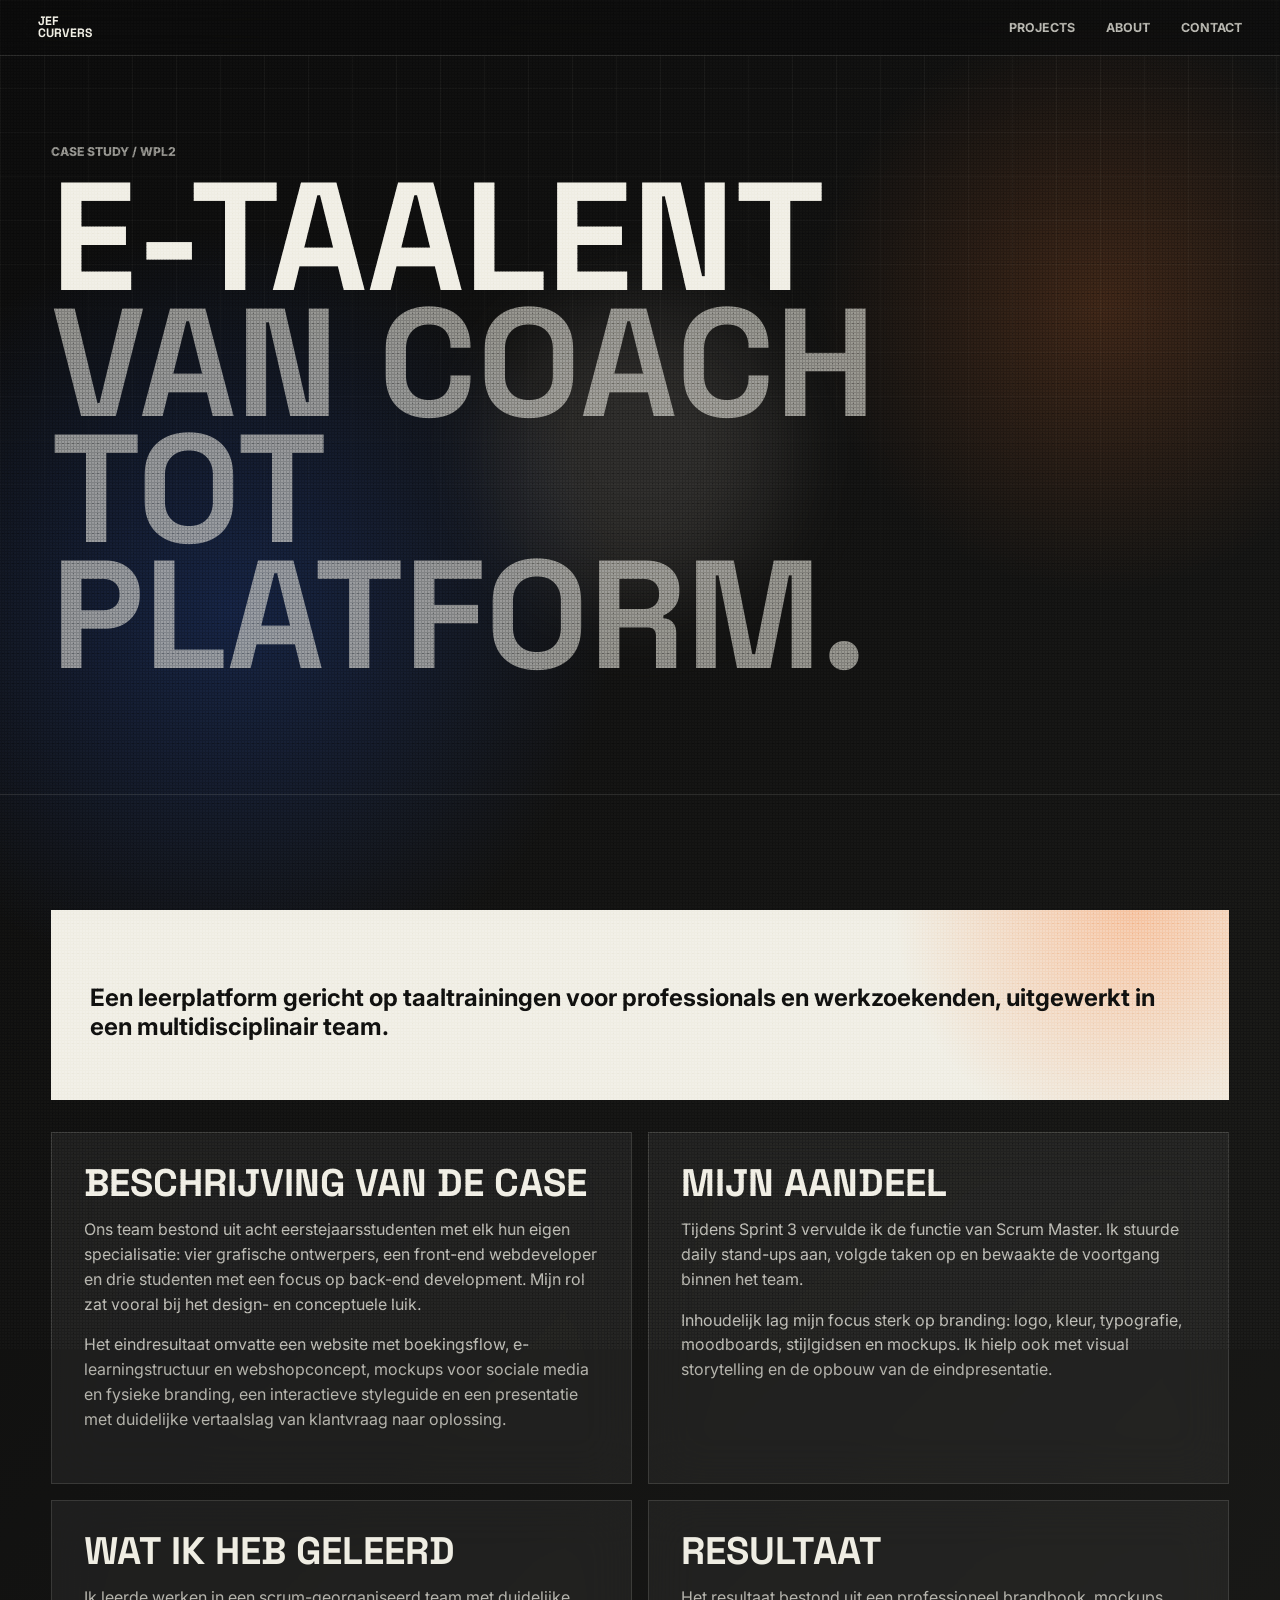
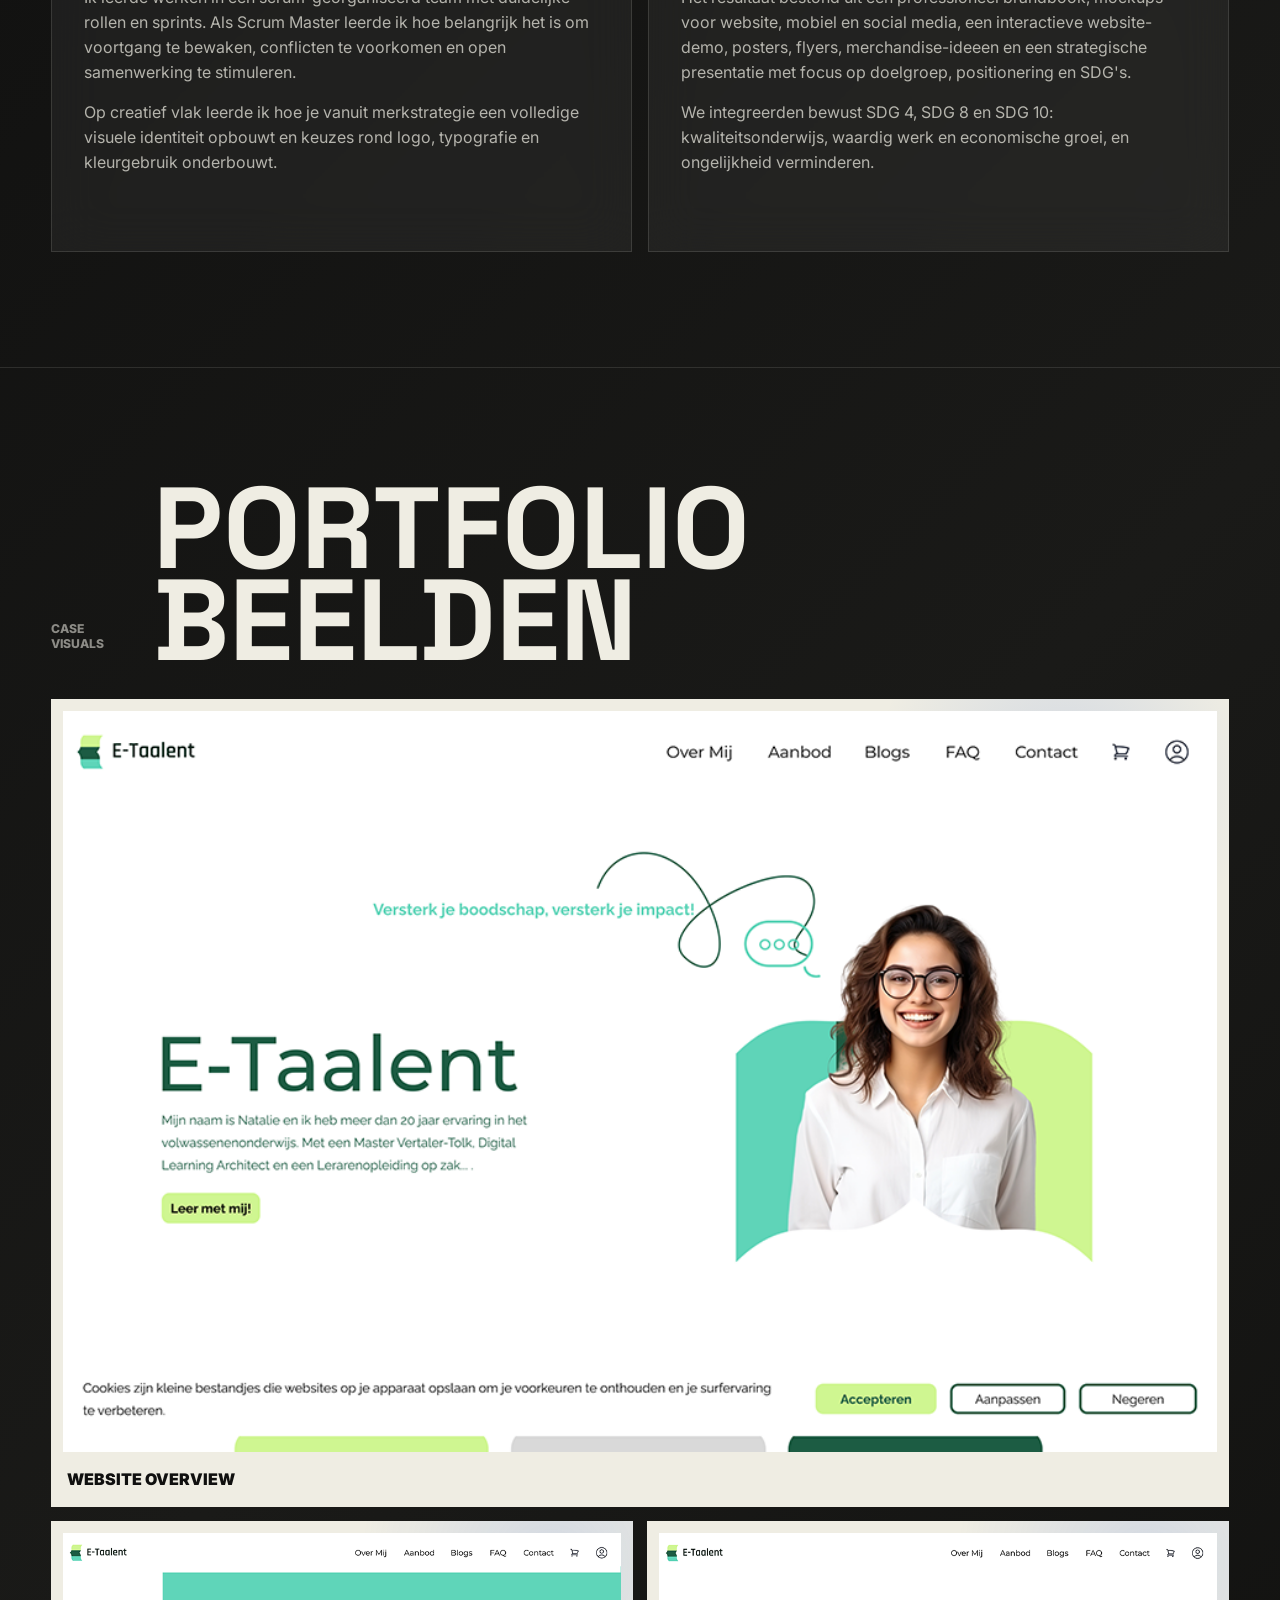
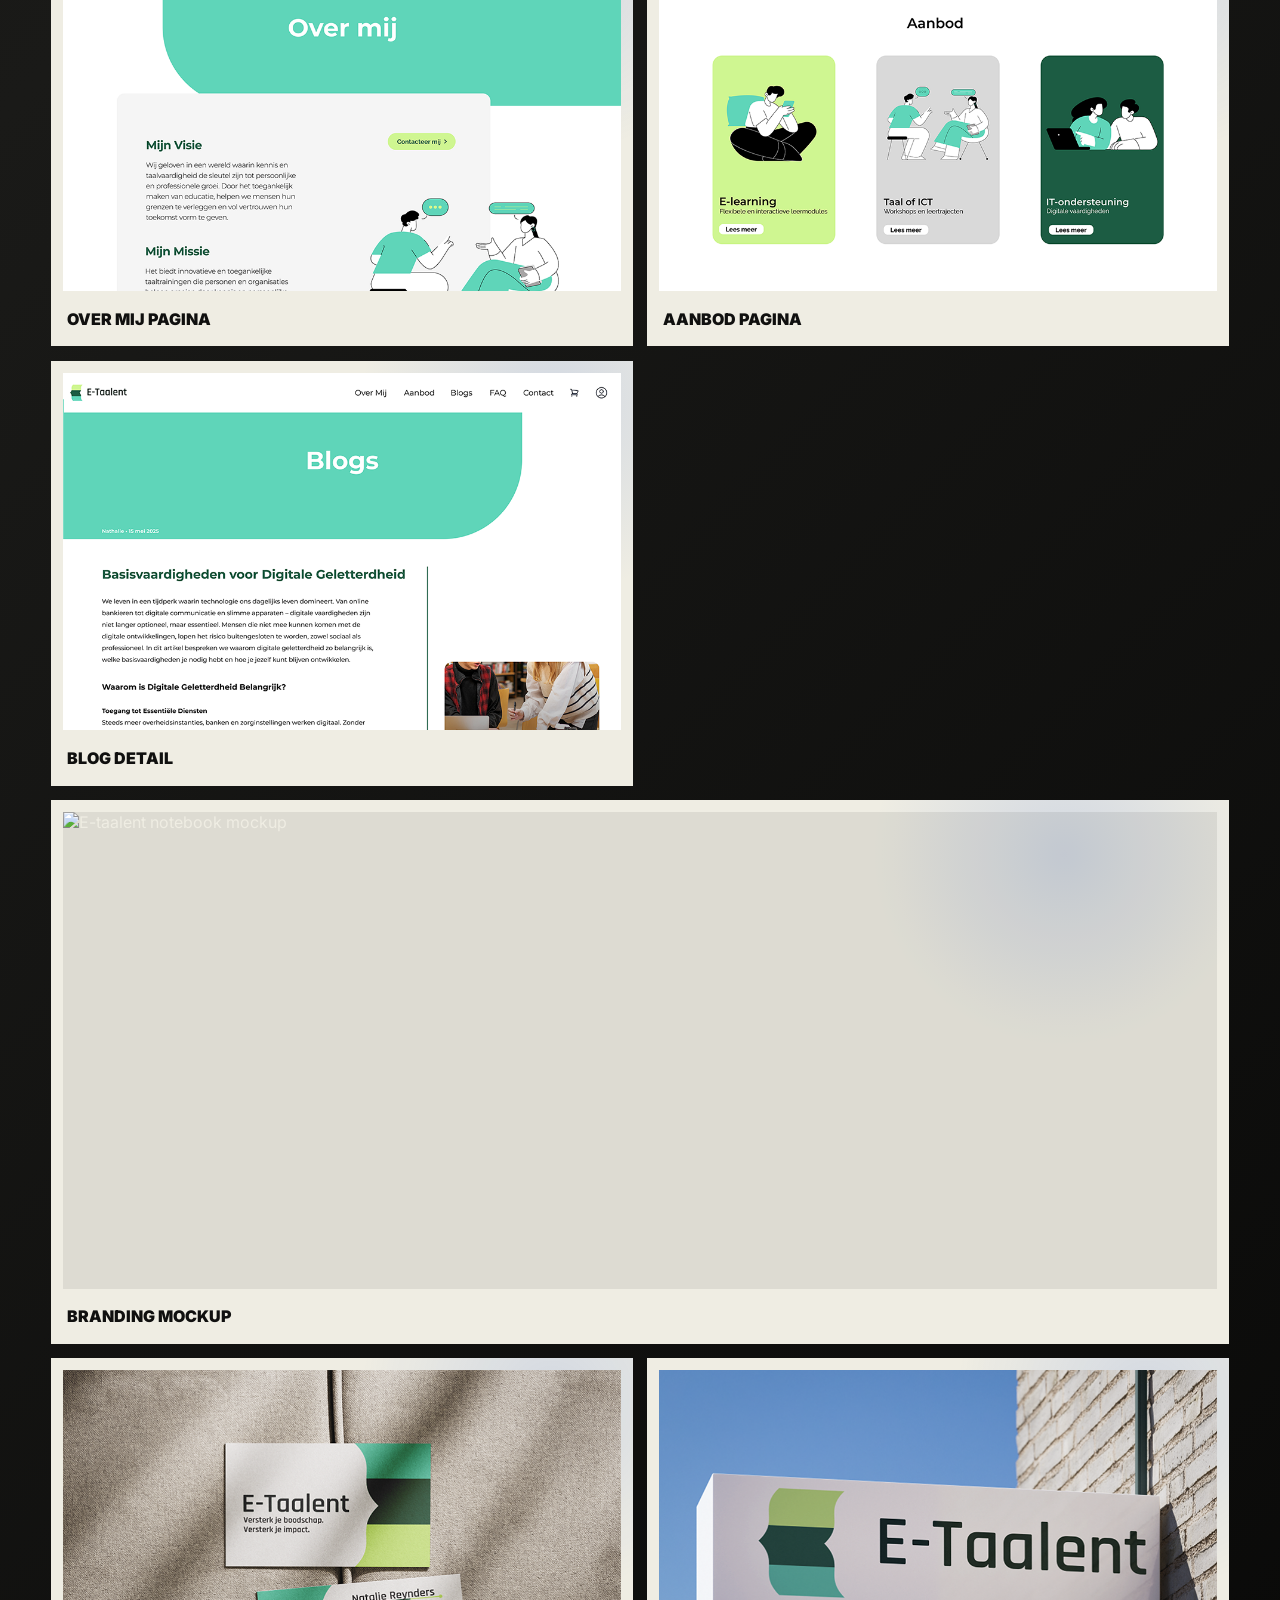
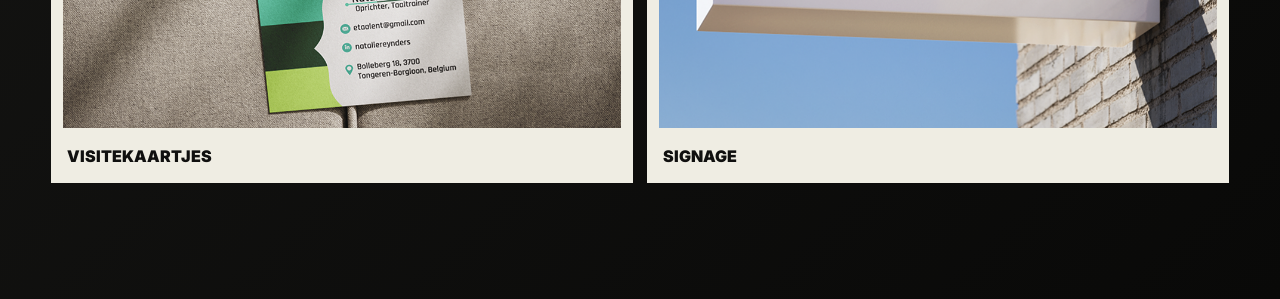
==== wpl2.html @ 7695015a "portfolio" ====
<!doctype html>
<html lang="nl">
  <head>
    <meta charset="UTF-8" />
    <meta name="viewport" content="width=device-width, initial-scale=1.0" />
    <title>WPL2 E-taalent - Jef Curvers</title>
    <link rel="preconnect" href="https://fonts.googleapis.com" />
    <link rel="preconnect" href="https://fonts.gstatic.com" crossorigin />
    <link
      href="https://fonts.googleapis.com/css2?family=Inter:wght@400;500;600;800;900&family=Space+Grotesk:wght@500;700&display=swap"
      rel="stylesheet"
    />
    <link rel="stylesheet" href="styles.css" />
  </head>
  <body>
    <div class="grain" aria-hidden="true"></div>
    <div class="cursor-fog" aria-hidden="true"></div>

    <header class="site-header">
      <a class="brand" href="index.html" aria-label="Jef Curvers home">
        <span>JEF</span>
        <span>CURVERS</span>
      </a>
      <nav class="nav" aria-label="Case navigation">
        <a href="index.html#work">Projects</a>
        <a href="index.html#about">About</a>
        <a href="index.html#contact">Contact</a>
      </nav>
    </header>

    <main>
      <section class="case-hero section-band">
        <p class="eyebrow">Case study / WPL2</p>
        <h1>
          E-taalent
          <span>van coach tot platform.</span>
        </h1>
      </section>

      <section class="case section-band" aria-labelledby="wpl2-title">
        <div class="case-intro">
          <p class="section-kicker">Context</p>
          <h2 id="wpl2-title">
            Een leerplatform gericht op taaltrainingen voor professionals en werkzoekenden,
            uitgewerkt in een multidisciplinair team.
          </h2>
        </div>

        <div class="case-grid">
          <article>
            <h3>Beschrijving van de case</h3>
            <p>
              Ons team bestond uit acht eerstejaarsstudenten met elk hun eigen specialisatie:
              vier grafische ontwerpers, een front-end webdeveloper en drie studenten met een
              focus op back-end development. Mijn rol zat vooral bij het design- en conceptuele
              luik.
            </p>
            <p>
              Het eindresultaat omvatte een website met boekingsflow, e-learningstructuur en
              webshopconcept, mockups voor sociale media en fysieke branding, een interactieve
              styleguide en een presentatie met duidelijke vertaalslag van klantvraag naar oplossing.
            </p>
          </article>

          <article>
            <h3>Mijn aandeel</h3>
            <p>
              Tijdens Sprint 3 vervulde ik de functie van Scrum Master. Ik stuurde daily stand-ups
              aan, volgde taken op en bewaakte de voortgang binnen het team.
            </p>
            <p>
              Inhoudelijk lag mijn focus sterk op branding: logo, kleur, typografie, moodboards,
              stijlgidsen en mockups. Ik hielp ook met visual storytelling en de opbouw van de
              eindpresentatie.
            </p>
          </article>

          <article>
            <h3>Wat ik heb geleerd</h3>
            <p>
              Ik leerde werken in een scrum-georganiseerd team met duidelijke rollen en sprints.
              Als Scrum Master leerde ik hoe belangrijk het is om voortgang te bewaken, conflicten
              te voorkomen en open samenwerking te stimuleren.
            </p>
            <p>
              Op creatief vlak leerde ik hoe je vanuit merkstrategie een volledige visuele identiteit
              opbouwt en keuzes rond logo, typografie en kleurgebruik onderbouwt.
            </p>
          </article>

          <article>
            <h3>Resultaat</h3>
            <p>
              Het resultaat bestond uit een professioneel brandbook, mockups voor website, mobiel
              en social media, een interactieve website-demo, posters, flyers, merchandise-ideeen
              en een strategische presentatie met focus op doelgroep, positionering en SDG's.
            </p>
            <p>
              We integreerden bewust SDG 4, SDG 8 en SDG 10: kwaliteitsonderwijs, waardig werk en
              economische groei, en ongelijkheid verminderen.
            </p>
          </article>
        </div>
      </section>

      <section class="visual-links section-band" aria-labelledby="visuals-title">
        <div class="section-heading">
          <p class="section-kicker">Case visuals</p>
          <h2 id="visuals-title">Portfolio beelden</h2>
        </div>
        <div class="visual-list">
          <figure class="visual-card featured">
            <img src="assets/wpl2/website-home.png" alt="E-taalent homepage ontwerp" />
            <figcaption>Website overview</figcaption>
          </figure>
          <figure class="visual-card">
            <img src="assets/wpl2/website-about.png" alt="E-taalent over mij pagina" />
            <figcaption>Over mij pagina</figcaption>
          </figure>
          <figure class="visual-card">
            <img src="assets/wpl2/website-offer.png" alt="E-taalent aanbod pagina" />
            <figcaption>Aanbod pagina</figcaption>
          </figure>
          <figure class="visual-card">
            <img src="assets/wpl2/website-blog-detail.png" alt="E-taalent blog detail pagina" />
            <figcaption>Blog detail</figcaption>
          </figure>
          <figure class="visual-card featured">
            <img src="assets/wpl2/mockup-notebook.png" alt="E-taalent notebook mockup" />
            <figcaption>Branding mockup</figcaption>
          </figure>
          <figure class="visual-card">
            <img src="assets/wpl2/mockup-business-cards.png" alt="E-taalent business card mockup" />
            <figcaption>Visitekaartjes</figcaption>
          </figure>
          <figure class="visual-card">
            <img src="assets/wpl2/mockup-sign.png" alt="E-taalent gevelbord mockup" />
            <figcaption>Signage</figcaption>
          </figure>
        </div>
      </section>
    </main>

    <script src="script.js"></script>
  </body>
</html>
---- styles.css ----
:root {
  --ink: #10100f;
  --paper: #efede3;
  --fog: #cfd7ce;
  --ash: #302f2c;
  --electric: #245bdb;
  --acid: #e5d02f;
  --orange: #ff7a2d;
  --muted: #a5a397;
}

* {
  box-sizing: border-box;
}

html {
  scroll-behavior: smooth;
}

body {
  margin: 0;
  min-height: 100vh;
  color: var(--paper);
  background:
    radial-gradient(circle at 18% 12%, rgba(36, 91, 219, 0.22), transparent 24rem),
    radial-gradient(circle at 86% 6%, rgba(255, 122, 45, 0.16), transparent 18rem),
    linear-gradient(135deg, #0b0b0b 0%, #1a1a18 52%, #090908 100%);
  font-family: Inter, system-ui, sans-serif;
  overflow-x: hidden;
}

body::before {
  content: "";
  position: fixed;
  inset: 0;
  z-index: -3;
  background:
    linear-gradient(90deg, rgba(239, 237, 227, 0.045) 1px, transparent 1px),
    linear-gradient(rgba(239, 237, 227, 0.035) 1px, transparent 1px);
  background-size: 44px 44px;
  mask-image: linear-gradient(to bottom, black, transparent 82%);
}

a {
  color: inherit;
  text-decoration: none;
}

.grain {
  position: fixed;
  inset: -50%;
  z-index: 20;
  pointer-events: none;
  opacity: 0.28;
  mix-blend-mode: overlay;
  background-image:
    radial-gradient(circle at 30% 40%, rgba(255, 255, 255, 0.7) 0 1px, transparent 1px),
    radial-gradient(circle at 60% 70%, rgba(0, 0, 0, 0.9) 0 1px, transparent 1px);
  background-size: 3px 3px, 5px 5px;
  animation: grain-shift 0.9s steps(2) infinite;
}

.cursor-fog {
  position: fixed;
  width: 18rem;
  aspect-ratio: 1;
  left: var(--mouse-x, 50vw);
  top: var(--mouse-y, 50vh);
  z-index: -1;
  pointer-events: none;
  border-radius: 50%;
  transform: translate(-50%, -50%);
  background: rgba(239, 237, 227, 0.11);
  filter: blur(46px);
}

.site-header {
  position: fixed;
  top: 0;
  left: 0;
  right: 0;
  z-index: 10;
  display: flex;
  align-items: center;
  justify-content: space-between;
  padding: 1rem clamp(1rem, 3vw, 2.5rem);
  color: var(--paper);
  backdrop-filter: blur(18px);
  background: rgba(11, 11, 11, 0.48);
  border-bottom: 1px solid rgba(239, 237, 227, 0.12);
}

.brand {
  display: grid;
  gap: 0.05rem;
  font-family: "Space Grotesk", Inter, sans-serif;
  font-size: 0.76rem;
  font-weight: 700;
  letter-spacing: 0;
  line-height: 0.9;
}

.nav {
  display: flex;
  gap: clamp(0.9rem, 2.4vw, 2rem);
  color: rgba(239, 237, 227, 0.72);
  font-size: 0.78rem;
  font-weight: 700;
  text-transform: uppercase;
}

.nav a {
  transition: color 180ms ease;
}

.nav a:hover {
  color: var(--paper);
}

.section-band {
  width: min(100%, 1440px);
  margin: 0 auto;
  padding: clamp(4rem, 9vw, 8rem) clamp(1rem, 4vw, 4rem);
}

.hero {
  min-height: 100vh;
  display: grid;
  grid-template-columns: minmax(0, 1fr) minmax(20rem, 31rem);
  gap: clamp(1.5rem, 4vw, 4rem);
  align-items: center;
  padding-top: 7rem;
}

.hero-copy {
  min-width: 0;
  position: relative;
  z-index: 1;
}

.eyebrow,
.section-kicker {
  margin: 0 0 1rem;
  color: rgba(239, 237, 227, 0.55);
  font-size: 0.76rem;
  font-weight: 800;
  text-transform: uppercase;
}

.hero h1 {
  margin: 0;
  max-width: 8.5ch;
  font-family: "Space Grotesk", Inter, sans-serif;
  font-size: clamp(4.4rem, 10vw, 8.8rem);
  line-height: 0.82;
  letter-spacing: 0;
  text-transform: uppercase;
}

.hero h1 span {
  display: block;
  color: rgba(239, 237, 227, 0.5);
  filter: blur(0.5px);
}

.hero-card {
  position: relative;
  width: min(100%, 31rem);
  justify-self: end;
  min-height: clamp(28rem, 62vh, 46rem);
  overflow: hidden;
  border: 1px solid rgba(239, 237, 227, 0.14);
  background:
    linear-gradient(180deg, rgba(239, 237, 227, 0.1), transparent),
    #242321;
  box-shadow: 0 2rem 7rem rgba(0, 0, 0, 0.5);
}

.hero-card::before,
.hero-card::after {
  content: "";
  position: absolute;
  inset: 7%;
  border: 1px solid rgba(239, 237, 227, 0.18);
}

.hero-card::after {
  inset: auto 10% 11% 10%;
  height: 18%;
  filter: blur(10px);
  border-color: rgba(36, 91, 219, 0.45);
}

.scanline {
  position: absolute;
  inset: 0;
  background: repeating-linear-gradient(
    180deg,
    transparent 0 13px,
    rgba(239, 237, 227, 0.05) 14px,
    transparent 16px
  );
  opacity: 0.6;
}

.portrait-card {
  display: grid;
  place-items: center;
  transform-style: preserve-3d;
  transition:
    transform 180ms ease,
    border-color 180ms ease,
    box-shadow 180ms ease;
}

.portrait-card:hover {
  border-color: rgba(239, 237, 227, 0.32);
  box-shadow: 0 2rem 7rem rgba(0, 0, 0, 0.58), 0 0 3rem rgba(36, 91, 219, 0.18);
}

.portrait-glow {
  position: absolute;
  inset: 8%;
  display: block;
  border-radius: 48% 52% 40% 60% / 42% 46% 54% 58%;
  background:
    radial-gradient(circle at 44% 25%, rgba(239, 237, 227, 0.32), transparent 21%),
    radial-gradient(circle at 38% 58%, rgba(36, 91, 219, 0.26), transparent 33%),
    radial-gradient(circle at 72% 68%, rgba(255, 122, 45, 0.22), transparent 30%);
  filter: blur(30px) contrast(1.2);
  mix-blend-mode: screen;
}

.hero-portrait {
  position: relative;
  z-index: 1;
  width: 100%;
  height: 100%;
  object-fit: cover;
  object-position: center top;
  filter:
    grayscale(1)
    contrast(1.1)
    blur(0.35px);
  opacity: 0.82;
  mix-blend-mode: luminosity;
  transform: translateZ(2rem) scale(1.03);
  transition:
    transform 180ms ease,
    filter 180ms ease,
    opacity 180ms ease;
}

.portrait-card:hover .hero-portrait {
  filter:
    grayscale(0.25)
    contrast(1.08)
    blur(0.1px);
  opacity: 0.95;
  transform: translateZ(3rem) scale(1.055);
}

.intro {
  padding-top: 1rem;
}

.intro h2,
.about h2,
.contact h2 {
  margin: 0;
  max-width: 980px;
  font-family: "Space Grotesk", Inter, sans-serif;
  font-size: clamp(2rem, 5vw, 5.2rem);
  line-height: 0.96;
  letter-spacing: 0;
}

.section-heading {
  display: flex;
  align-items: end;
  justify-content: space-between;
  gap: 1rem;
  margin-bottom: 2rem;
}

.section-heading h2 {
  margin: 0;
  font-family: "Space Grotesk", Inter, sans-serif;
  font-size: clamp(2.8rem, 9vw, 8rem);
  line-height: 0.8;
  text-transform: uppercase;
}

.project-grid {
  display: grid;
  grid-template-columns: repeat(4, minmax(0, 1fr));
  grid-auto-rows: minmax(18rem, auto);
  gap: 1rem;
}

.project-card {
  display: flex;
  min-height: 28rem;
  flex-direction: column;
  overflow: hidden;
  background: var(--paper);
  color: var(--ink);
}

.project-card.large {
  grid-column: span 2;
}

.project-card.tall {
  min-height: 38rem;
}

.compact-card {
  min-height: 22rem;
}

.compact-media {
  min-height: 13rem;
  max-height: 22rem;
}

.dark-card {
  background: #111;
  color: var(--paper);
}

.yellow-card {
  background: #171513;
  color: var(--acid);
}

.orange-card {
  background: var(--orange);
}

.project-media {
  position: relative;
  flex: 1;
  min-height: 18rem;
  overflow: hidden;
}

.project-media::after {
  content: "";
  position: absolute;
  inset: 0;
  background-image: radial-gradient(rgba(0, 0, 0, 0.45) 1px, transparent 1px);
  background-size: 4px 4px;
  opacity: 0.32;
  mix-blend-mode: multiply;
}

.media-blue {
  background:
    radial-gradient(circle at 35% 33%, rgba(36, 91, 219, 0.95), transparent 18%),
    radial-gradient(circle at 62% 58%, rgba(239, 237, 227, 0.8), transparent 17%),
    #e9e8df;
  filter: contrast(1.08);
}

.soft-shape {
  position: absolute;
  border-radius: 999px;
  filter: blur(24px);
  opacity: 0.9;
}

.shape-one {
  width: 42%;
  aspect-ratio: 0.75;
  left: 20%;
  top: 12%;
  background: var(--electric);
  transform: rotate(28deg);
}

.shape-two {
  width: 34%;
  aspect-ratio: 1;
  right: 18%;
  bottom: 18%;
  background: #10100f;
}

.media-rays {
  background:
    conic-gradient(from 220deg at 50% 100%, #0c0c0b 0 9deg, var(--acid) 9deg 18deg, #0c0c0b 18deg 27deg, var(--acid) 27deg 36deg, #0c0c0b 36deg 45deg, var(--acid) 45deg 54deg, #0c0c0b 54deg 63deg, var(--acid) 63deg 72deg, #0c0c0b 72deg 360deg);
}

.media-portrait {
  background:
    radial-gradient(circle at 50% 34%, #191919 0 18%, transparent 19%),
    radial-gradient(circle at 50% 48%, #101010 0 25%, transparent 26%),
    linear-gradient(135deg, #c9c9c4, #efede3);
  filter: blur(1px) grayscale(1);
}

.face-window {
  position: absolute;
  top: 38%;
  left: 22%;
  right: 22%;
  height: 2.3rem;
  border: 1px solid rgba(239, 237, 227, 0.7);
  background: rgba(239, 237, 227, 0.12);
  backdrop-filter: blur(5px);
}

.media-type {
  display: grid;
  place-items: center;
  background: #f47b32;
}

.media-type span {
  color: rgba(239, 237, 227, 0.6);
  font-family: "Space Grotesk", Inter, sans-serif;
  font-size: clamp(8rem, 18vw, 15rem);
  font-weight: 900;
  line-height: 0.7;
}

.project-info {
  padding: 1rem;
  border-top: 1px solid rgba(16, 16, 15, 0.16);
}

.dark-card .project-info,
.yellow-card .project-info {
  border-color: rgba(239, 237, 227, 0.14);
}

.project-info p,
.project-info h3,
.project-info span {
  margin: 0;
}

.project-info p {
  color: currentColor;
  opacity: 0.56;
  font-size: 0.72rem;
  font-weight: 800;
  text-transform: uppercase;
}

.project-info h3 {
  margin-top: 0.35rem;
  font-family: "Space Grotesk", Inter, sans-serif;
  font-size: clamp(1.8rem, 3vw, 3.2rem);
  line-height: 0.92;
  text-transform: uppercase;
}

.project-info span {
  display: block;
  margin-top: 0.75rem;
  max-width: 18rem;
  opacity: 0.72;
  font-size: 0.9rem;
}

.detailed-grid .project-card.large .project-info span {
  max-width: 36rem;
}

.video-media video,
.image-media img,
.gallery-media img {
  width: 100%;
  height: 100%;
  display: block;
  object-fit: cover;
}

.video-media {
  background: #111;
}

.compact-media video {
  object-fit: contain;
  background: #111;
}

.image-media {
  background: var(--paper);
}

.image-media img {
  object-position: top center;
}

.gallery-media {
  display: grid;
  grid-template-rows: repeat(3, minmax(0, 1fr));
  gap: 0.5rem;
  padding: 0.5rem;
  background: #151514;
}

.gallery-media img {
  min-height: 0;
  filter: saturate(0.8) contrast(1.08);
}

.hubo-card {
  grid-column: span 2;
  background: #e9e6dc;
}

.hubo-media {
  min-height: clamp(18rem, 34vw, 31rem);
  display: grid;
  place-items: center;
  padding: clamp(0.75rem, 2vw, 1.25rem);
  background:
    radial-gradient(circle at 18% 12%, rgba(36, 91, 219, 0.18), transparent 13rem),
    linear-gradient(145deg, #d8d9d0, #f2eee3);
}

.hubo-stage {
  position: relative;
  width: 100%;
  height: 100%;
  min-height: 16rem;
  background: rgba(16, 16, 15, 0.07);
  border: 1px solid rgba(16, 16, 15, 0.12);
  overflow: hidden;
}

.hubo-slide {
  position: absolute;
  inset: 0;
  width: 100%;
  height: 100%;
  object-fit: contain;
  padding: 0.7rem;
  opacity: 0;
  transform: scale(0.985);
  transition:
    opacity 220ms ease,
    transform 220ms ease;
}

.hubo-slide.active {
  opacity: 1;
  transform: scale(1);
}

.slider-controls {
  position: absolute;
  right: 1rem;
  bottom: 1rem;
  z-index: 2;
  display: flex;
  gap: 0.35rem;
  padding: 0.35rem;
  background: rgba(16, 16, 15, 0.72);
  backdrop-filter: blur(14px);
}

.slider-dot {
  width: 2.35rem;
  height: 2rem;
  border: 1px solid rgba(239, 237, 227, 0.22);
  color: rgba(239, 237, 227, 0.68);
  background: transparent;
  font: inherit;
  font-size: 0.68rem;
  font-weight: 900;
  cursor: pointer;
}

.slider-dot.active {
  color: var(--ink);
  background: var(--paper);
}

.wpl2-teaser .project-media {
  min-height: 16rem;
}

.wpl2-teaser .inline-link {
  color: var(--acid);
}

.inline-link {
  display: inline-block;
  width: fit-content;
  margin-top: 1rem;
  padding-bottom: 0.25rem;
  border-bottom: 2px solid currentColor;
  font-size: 0.86rem;
  font-weight: 800;
  text-transform: uppercase;
}

.about {
  display: grid;
  grid-template-columns: minmax(0, 1fr) minmax(16rem, 0.42fr);
  gap: 2rem;
  align-items: stretch;
}

.about-panel {
  padding: clamp(1.3rem, 4vw, 3rem);
  color: var(--ink);
  background:
    radial-gradient(circle at 88% 12%, rgba(36, 91, 219, 0.25), transparent 14rem),
    var(--paper);
}

.about-panel p:last-child {
  max-width: 42rem;
  margin: 2rem 0 0;
  color: rgba(16, 16, 15, 0.72);
  font-size: clamp(1rem, 1.8vw, 1.35rem);
  line-height: 1.5;
}

.about-panel p {
  max-width: 42rem;
  color: rgba(16, 16, 15, 0.72);
  font-size: clamp(1rem, 1.8vw, 1.28rem);
  line-height: 1.5;
}

.skills-strip {
  display: flex;
  flex-direction: column;
  justify-content: space-between;
  gap: 0.75rem;
  padding: 1rem;
  border: 1px solid rgba(239, 237, 227, 0.14);
  background: rgba(239, 237, 227, 0.06);
  backdrop-filter: blur(22px);
}

.skills-strip span {
  display: block;
  padding: 0.9rem 0;
  border-bottom: 1px solid rgba(239, 237, 227, 0.13);
  color: rgba(239, 237, 227, 0.72);
  font-family: "Space Grotesk", Inter, sans-serif;
  font-size: clamp(1.4rem, 3vw, 2.6rem);
  text-transform: uppercase;
}

.skills-strip span:last-child {
  border-bottom: 0;
}

.contact {
  min-height: 55vh;
  display: flex;
  flex-direction: column;
  align-items: center;
  justify-content: center;
  text-align: center;
  border-top: 1px solid rgba(239, 237, 227, 0.12);
}

.contact-link {
  width: fit-content;
  margin-top: 2rem;
  padding-bottom: 0.35rem;
  border-bottom: 2px solid var(--orange);
  color: var(--paper);
  font-family: "Space Grotesk", Inter, sans-serif;
  font-size: clamp(1.4rem, 3vw, 3rem);
}

.case,
.resources {
  border-top: 1px solid rgba(239, 237, 227, 0.12);
}

.case-hero {
  min-height: 72vh;
  display: grid;
  align-content: end;
  padding-top: 9rem;
}

.case-hero h1 {
  max-width: 11ch;
  margin: 0;
  font-family: "Space Grotesk", Inter, sans-serif;
  font-size: clamp(4rem, 12vw, 11rem);
  line-height: 0.82;
  text-transform: uppercase;
}

.case-hero h1 span {
  display: block;
  color: rgba(239, 237, 227, 0.5);
  filter: blur(0.45px);
}

.case-hero p:last-child {
  max-width: 42rem;
  margin: 1.5rem 0 0;
  color: rgba(239, 237, 227, 0.72);
  font-size: clamp(1rem, 2vw, 1.35rem);
  line-height: 1.45;
}

.case-intro {
  margin-bottom: 2rem;
  padding: clamp(1.2rem, 3vw, 2.4rem);
  color: var(--ink);
  background:
    radial-gradient(circle at 92% 0%, rgba(255, 122, 45, 0.38), transparent 15rem),
    var(--paper);
}

.case-intro h3 {
  max-width: 980px;
  margin: 0;
  font-family: "Space Grotesk", Inter, sans-serif;
  font-size: clamp(2rem, 4.6vw, 4.6rem);
  line-height: 0.96;
  letter-spacing: 0;
}

.case-grid {
  display: grid;
  grid-template-columns: repeat(2, minmax(0, 1fr));
  gap: 1rem;
}

.case-grid article {
  min-height: 22rem;
  padding: clamp(1rem, 2.5vw, 2rem);
  border: 1px solid rgba(239, 237, 227, 0.13);
  background: rgba(239, 237, 227, 0.06);
  backdrop-filter: blur(24px);
}

.case-grid h3 {
  margin: 0 0 1rem;
  font-family: "Space Grotesk", Inter, sans-serif;
  font-size: clamp(1.6rem, 3vw, 3rem);
  line-height: 0.95;
  text-transform: uppercase;
}

.case-grid p {
  margin: 0 0 1rem;
  color: rgba(239, 237, 227, 0.72);
  line-height: 1.55;
}

.resource-list {
  display: grid;
  grid-template-columns: repeat(4, minmax(0, 1fr));
  gap: 0.75rem;
}

.resource-list a {
  min-height: 9rem;
  display: flex;
  align-items: end;
  padding: 1rem;
  color: var(--ink);
  background: var(--paper);
  font-weight: 800;
  text-transform: uppercase;
  transition:
    transform 180ms ease,
    background 180ms ease;
}

.resource-list a:hover {
  transform: translateY(-4px);
  background: var(--acid);
}

.visual-links {
  border-top: 1px solid rgba(239, 237, 227, 0.12);
}

.visual-list {
  display: grid;
  grid-template-columns: repeat(2, minmax(0, 1fr));
  gap: 0.9rem;
}

.visual-card {
  min-height: 24rem;
  margin: 0;
  display: grid;
  grid-template-rows: minmax(0, 1fr) auto;
  gap: 0.75rem;
  align-items: stretch;
  padding: 0.75rem;
  background:
    radial-gradient(circle at 86% 10%, rgba(36, 91, 219, 0.14), transparent 12rem),
    var(--paper);
}

.visual-card.featured {
  grid-column: span 2;
  min-height: 34rem;
}

.visual-card img {
  width: 100%;
  height: 100%;
  min-height: 18rem;
  object-fit: contain;
  background: rgba(16, 16, 15, 0.08);
}

.visual-card figcaption {
  display: block;
  padding: 0.35rem 0.25rem;
  color: var(--ink);
  font-weight: 900;
  text-transform: uppercase;
}

.contact-form {
  width: min(100%, 720px);
  display: grid;
  gap: 0.85rem;
  margin-top: 2rem;
  text-align: left;
}

.contact-form label {
  color: rgba(239, 237, 227, 0.62);
  font-size: 0.76rem;
  font-weight: 800;
  text-transform: uppercase;
}

.contact-form input,
.contact-form textarea {
  width: 100%;
  border: 1px solid rgba(239, 237, 227, 0.18);
  border-radius: 0;
  padding: 0.95rem 1rem;
  color: var(--paper);
  background: rgba(239, 237, 227, 0.06);
  font: inherit;
  outline: none;
}

.contact-form textarea {
  resize: none;
}

.contact-form input:focus,
.contact-form textarea:focus {
  border-color: var(--orange);
}

.contact-form button {
  width: fit-content;
  border: 0;
  padding: 0.9rem 1.25rem;
  color: var(--ink);
  background: var(--paper);
  font: inherit;
  font-weight: 900;
  text-transform: uppercase;
  cursor: pointer;
}

.form-message,
.footer-line {
  color: rgba(239, 237, 227, 0.58);
}

.footer-line {
  margin-top: 3rem;
}

@keyframes grain-shift {
  0% {
    transform: translate(0, 0);
  }

  100% {
    transform: translate(-3%, 2%);
  }
}

@media (max-width: 920px) {
  .hero,
  .about {
    grid-template-columns: 1fr;
  }

  .hero-card {
    min-height: 30rem;
  }

  .project-grid {
    grid-template-columns: repeat(2, minmax(0, 1fr));
  }

  .case-grid,
  .resource-list {
    grid-template-columns: repeat(2, minmax(0, 1fr));
  }
}

@media (max-width: 620px) {
  .site-header {
    align-items: start;
  }

  .nav {
    gap: 0.8rem;
    font-size: 0.7rem;
  }

  .hero {
    min-height: auto;
  }

  .hero h1 {
    font-size: clamp(3.5rem, 20vw, 6rem);
  }

  .section-heading {
    align-items: start;
    flex-direction: column;
  }

  .project-grid {
    grid-template-columns: 1fr;
  }

  .project-card.large {
    grid-column: span 1;
  }

  .hubo-card {
    grid-column: span 1;
  }

  .project-card,
  .project-card.tall {
    min-height: 27rem;
  }

  .compact-card {
    min-height: 22rem;
  }

  .hubo-media {
    min-height: 20rem;
  }

  .slider-controls {
    right: 0.65rem;
    bottom: 0.65rem;
  }

  .case-hero {
    min-height: 64vh;
  }

  .case-grid,
  .resource-list {
    grid-template-columns: 1fr;
  }

  .visual-card {
    min-height: 20rem;
  }

  .visual-card.featured {
    grid-column: span 1;
    min-height: 24rem;
  }

  .resource-list a {
    min-height: 6.5rem;
  }
}
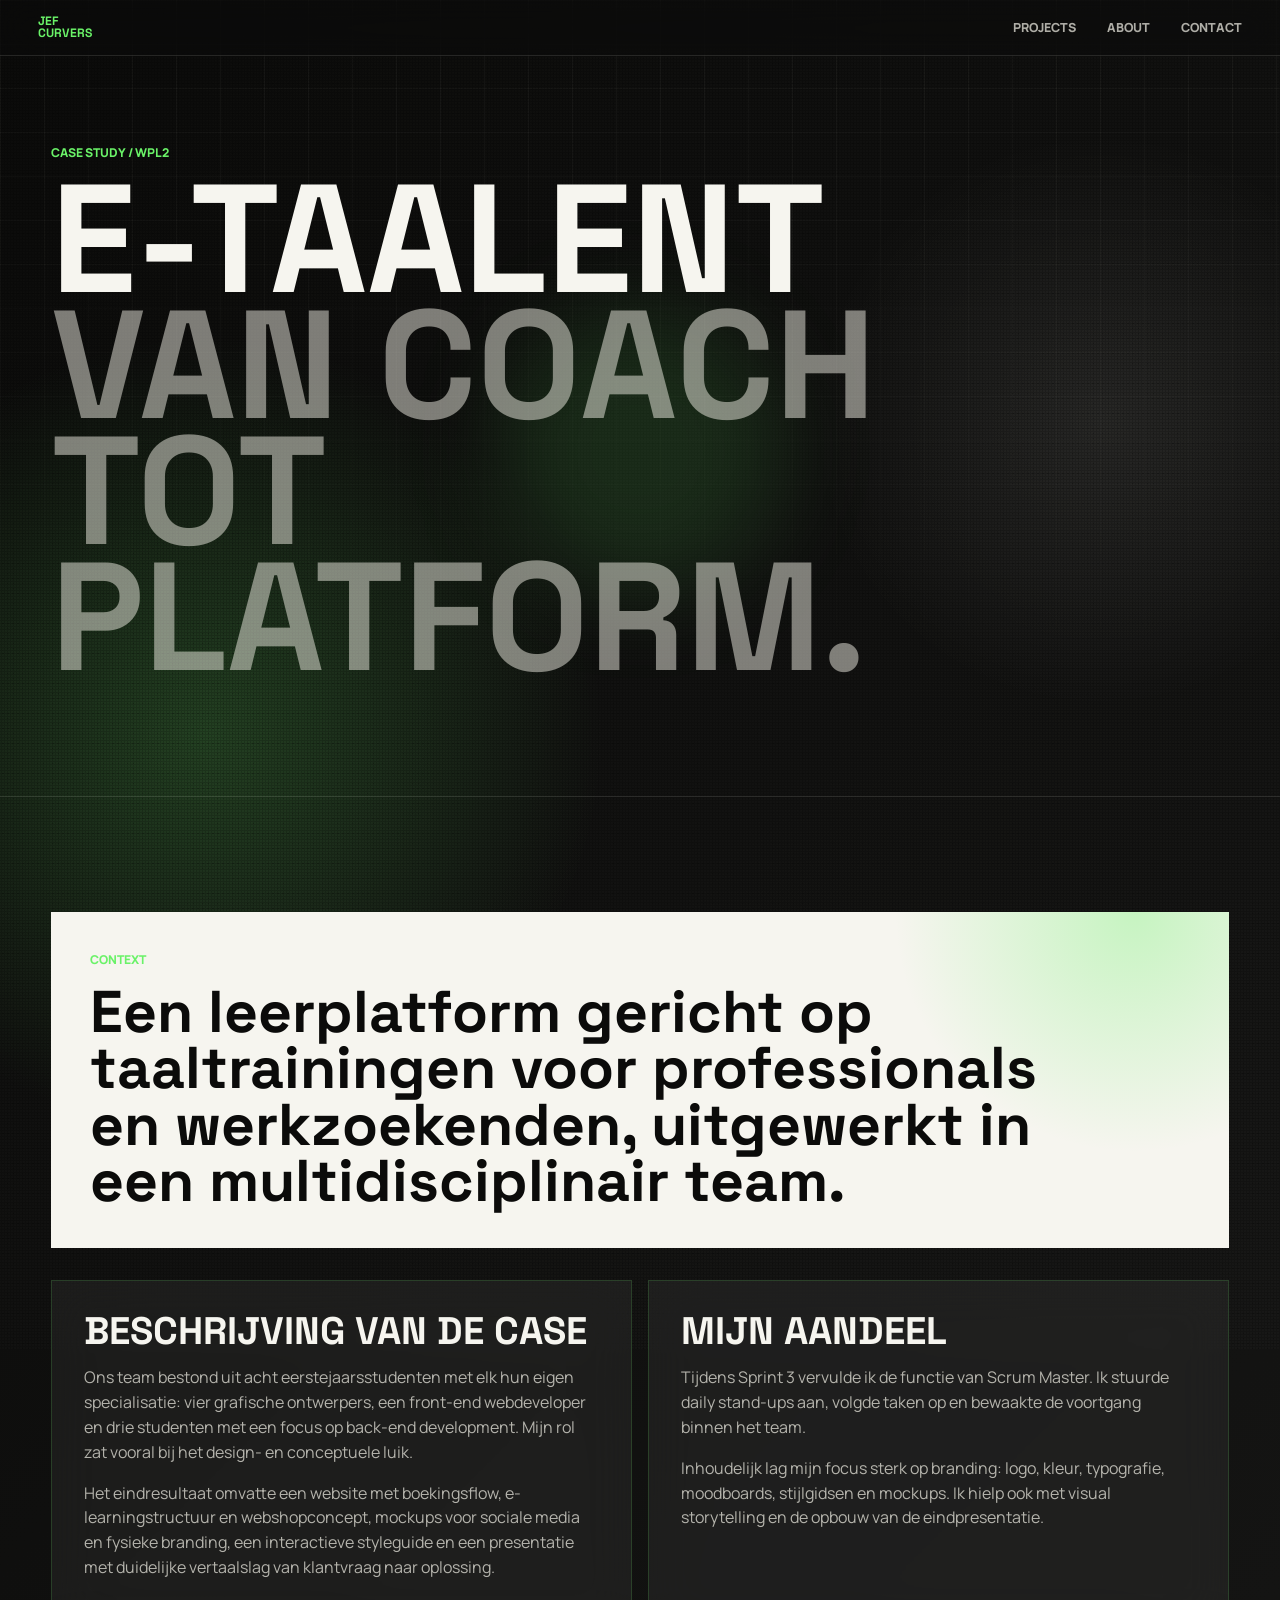
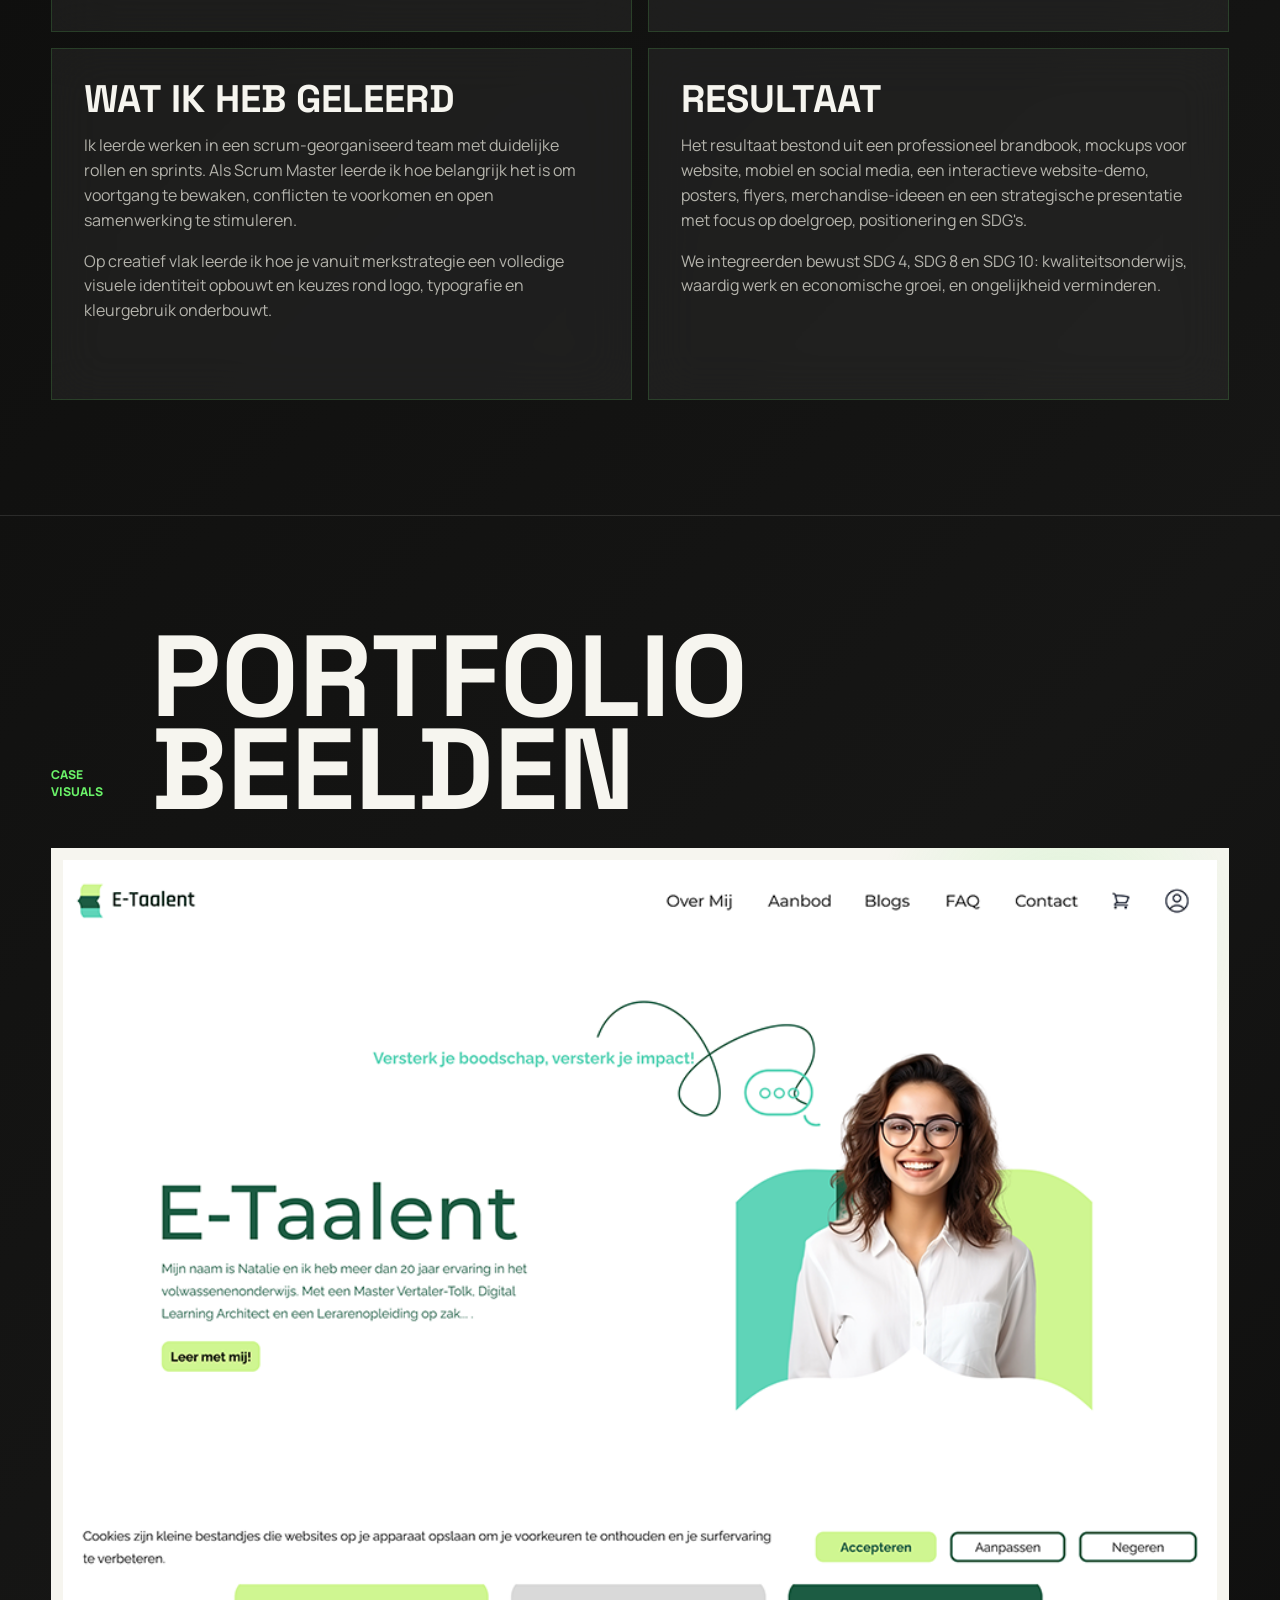
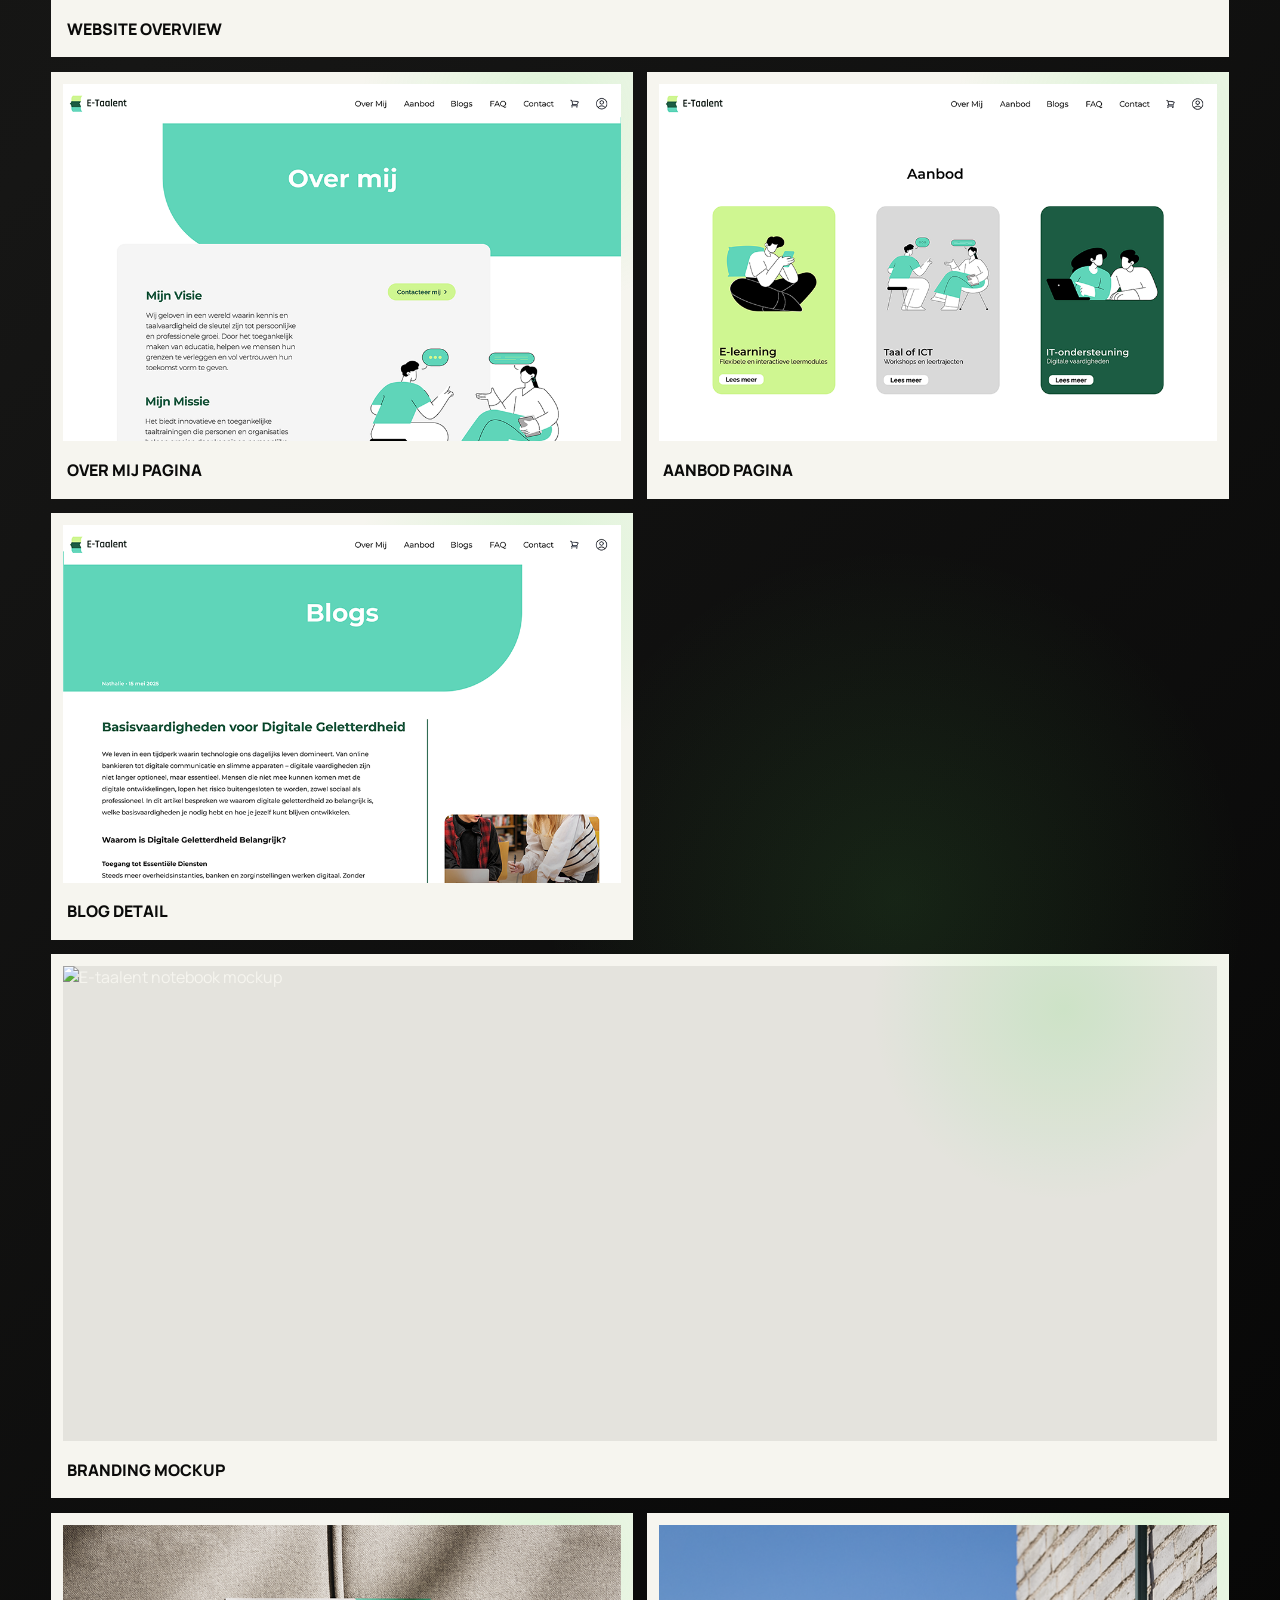
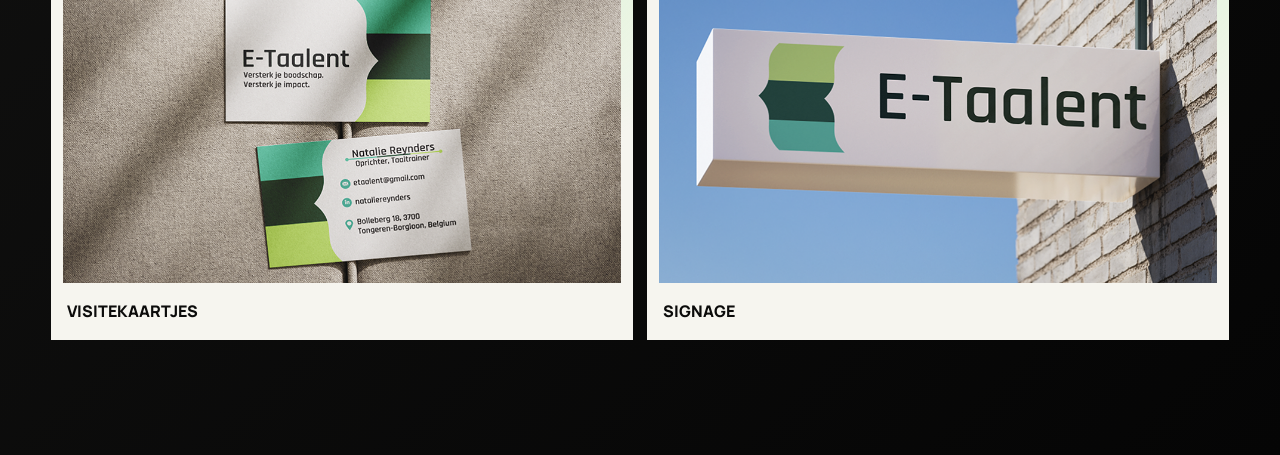
==== commit 92a03a1b: "Improve mobile navigation and responsive layout" ====
--- a/wpl2.html
+++ b/wpl2.html
@@ -21,6 +21,11 @@
         <span>JEF</span>
         <span>CURVERS</span>
       </a>
+      <button class="menu-toggle" type="button" aria-label="Open navigation" aria-expanded="false">
+        <span></span>
+        <span></span>
+        <span></span>
+      </button>
       <nav class="nav" aria-label="Case navigation">
         <a href="index.html#work">Projects</a>
         <a href="index.html#about">About</a>
--- a/styles.css
+++ b/styles.css
@@ -1,12 +1,17 @@
+@import url("https://fonts.googleapis.com/css2?family=Manrope:wght@300;400;500;700;800&family=Space+Grotesk:wght@700&display=swap");
+
 :root {
-  --ink: #10100f;
-  --paper: #efede3;
-  --fog: #cfd7ce;
-  --ash: #302f2c;
-  --electric: #245bdb;
-  --acid: #e5d02f;
+  --ink: #0b0b0a;
+  --paper: #f6f5ef;
+  --fog: #d9ddd5;
+  --ash: #20201e;
+  --curv-green: #6af268;
+  --electric: #6af268;
+  --acid: #6af268;
   --orange: #ff7a2d;
-  --muted: #a5a397;
+  --muted: #a6a69e;
+  --display-font: "Circular Std", "Space Grotesk", Manrope, Inter, system-ui, sans-serif;
+  --body-font: "Manrope", Inter, system-ui, sans-serif;
 }
 
 * {
@@ -22,10 +27,11 @@
   min-height: 100vh;
   color: var(--paper);
   background:
-    radial-gradient(circle at 18% 12%, rgba(36, 91, 219, 0.22), transparent 24rem),
-    radial-gradient(circle at 86% 6%, rgba(255, 122, 45, 0.16), transparent 18rem),
-    linear-gradient(135deg, #0b0b0b 0%, #1a1a18 52%, #090908 100%);
-  font-family: Inter, system-ui, sans-serif;
+    radial-gradient(circle at 16% 14%, rgba(106, 242, 104, 0.18), transparent 25rem),
+    radial-gradient(circle at 86% 8%, rgba(246, 245, 239, 0.08), transparent 18rem),
+    radial-gradient(circle at 70% 78%, rgba(106, 242, 104, 0.1), transparent 22rem),
+    linear-gradient(135deg, #090908 0%, #161615 52%, #050505 100%);
+  font-family: var(--body-font);
   overflow-x: hidden;
 }
 
@@ -49,7 +55,7 @@
 .grain {
   position: fixed;
   inset: -50%;
-  z-index: 20;
+  z-index: -1;
   pointer-events: none;
   opacity: 0.28;
   mix-blend-mode: overlay;
@@ -70,7 +76,7 @@
   pointer-events: none;
   border-radius: 50%;
   transform: translate(-50%, -50%);
-  background: rgba(239, 237, 227, 0.11);
+  background: rgba(106, 242, 104, 0.12);
   filter: blur(46px);
 }
 
@@ -93,9 +99,10 @@
 .brand {
   display: grid;
   gap: 0.05rem;
-  font-family: "Space Grotesk", Inter, sans-serif;
+  color: var(--curv-green);
+  font-family: var(--display-font);
   font-size: 0.76rem;
-  font-weight: 700;
+  font-weight: 900;
   letter-spacing: 0;
   line-height: 0.9;
 }
@@ -105,7 +112,7 @@
   gap: clamp(0.9rem, 2.4vw, 2rem);
   color: rgba(239, 237, 227, 0.72);
   font-size: 0.78rem;
-  font-weight: 700;
+  font-weight: 800;
   text-transform: uppercase;
 }
 
@@ -114,7 +121,11 @@
 }
 
 .nav a:hover {
-  color: var(--paper);
+  color: var(--curv-green);
+}
+
+.menu-toggle {
+  display: none;
 }
 
 .section-band {
@@ -141,7 +152,7 @@
 .eyebrow,
 .section-kicker {
   margin: 0 0 1rem;
-  color: rgba(239, 237, 227, 0.55);
+  color: var(--curv-green);
   font-size: 0.76rem;
   font-weight: 800;
   text-transform: uppercase;
@@ -150,8 +161,9 @@
 .hero h1 {
   margin: 0;
   max-width: 8.5ch;
-  font-family: "Space Grotesk", Inter, sans-serif;
+  font-family: var(--display-font);
   font-size: clamp(4.4rem, 10vw, 8.8rem);
+  font-weight: 900;
   line-height: 0.82;
   letter-spacing: 0;
   text-transform: uppercase;
@@ -169,10 +181,11 @@
   justify-self: end;
   min-height: clamp(28rem, 62vh, 46rem);
   overflow: hidden;
-  border: 1px solid rgba(239, 237, 227, 0.14);
+  border: 1px solid rgba(106, 242, 104, 0.2);
   background:
-    linear-gradient(180deg, rgba(239, 237, 227, 0.1), transparent),
-    #242321;
+    radial-gradient(circle at 18% 18%, rgba(106, 242, 104, 0.16), transparent 13rem),
+    linear-gradient(180deg, rgba(246, 245, 239, 0.08), transparent),
+    #1d1d1b;
   box-shadow: 0 2rem 7rem rgba(0, 0, 0, 0.5);
 }
 
@@ -188,7 +201,7 @@
   inset: auto 10% 11% 10%;
   height: 18%;
   filter: blur(10px);
-  border-color: rgba(36, 91, 219, 0.45);
+  border-color: rgba(106, 242, 104, 0.48);
 }
 
 .scanline {
@@ -206,16 +219,14 @@
 .portrait-card {
   display: grid;
   place-items: center;
-  transform-style: preserve-3d;
   transition:
-    transform 180ms ease,
     border-color 180ms ease,
     box-shadow 180ms ease;
 }
 
 .portrait-card:hover {
-  border-color: rgba(239, 237, 227, 0.32);
-  box-shadow: 0 2rem 7rem rgba(0, 0, 0, 0.58), 0 0 3rem rgba(36, 91, 219, 0.18);
+  border-color: rgba(106, 242, 104, 0.54);
+  box-shadow: 0 2rem 7rem rgba(0, 0, 0, 0.58), 0 0 3rem rgba(106, 242, 104, 0.16);
 }
 
 .portrait-glow {
@@ -225,8 +236,8 @@
   border-radius: 48% 52% 40% 60% / 42% 46% 54% 58%;
   background:
     radial-gradient(circle at 44% 25%, rgba(239, 237, 227, 0.32), transparent 21%),
-    radial-gradient(circle at 38% 58%, rgba(36, 91, 219, 0.26), transparent 33%),
-    radial-gradient(circle at 72% 68%, rgba(255, 122, 45, 0.22), transparent 30%);
+    radial-gradient(circle at 38% 58%, rgba(106, 242, 104, 0.26), transparent 33%),
+    radial-gradient(circle at 72% 68%, rgba(246, 245, 239, 0.16), transparent 30%);
   filter: blur(30px) contrast(1.2);
   mix-blend-mode: screen;
 }
@@ -239,25 +250,19 @@
   object-fit: cover;
   object-position: center top;
   filter:
-    grayscale(1)
     contrast(1.1)
     blur(0.35px);
   opacity: 0.82;
-  mix-blend-mode: luminosity;
-  transform: translateZ(2rem) scale(1.03);
   transition:
-    transform 180ms ease,
     filter 180ms ease,
     opacity 180ms ease;
 }
 
 .portrait-card:hover .hero-portrait {
   filter:
-    grayscale(0.25)
     contrast(1.08)
     blur(0.1px);
   opacity: 0.95;
-  transform: translateZ(3rem) scale(1.055);
 }
 
 .intro {
@@ -269,8 +274,9 @@
 .contact h2 {
   margin: 0;
   max-width: 980px;
-  font-family: "Space Grotesk", Inter, sans-serif;
+  font-family: var(--display-font);
   font-size: clamp(2rem, 5vw, 5.2rem);
+  font-weight: 900;
   line-height: 0.96;
   letter-spacing: 0;
 }
@@ -285,30 +291,43 @@
 
 .section-heading h2 {
   margin: 0;
-  font-family: "Space Grotesk", Inter, sans-serif;
+  font-family: var(--display-font);
   font-size: clamp(2.8rem, 9vw, 8rem);
+  font-weight: 900;
   line-height: 0.8;
   text-transform: uppercase;
 }
 
 .project-grid {
-  display: grid;
-  grid-template-columns: repeat(4, minmax(0, 1fr));
-  grid-auto-rows: minmax(18rem, auto);
-  gap: 1rem;
+  width: min(100%, 1180px);
+  margin: 0 auto;
+  display: grid;
+  grid-template-columns: repeat(6, minmax(0, 1fr));
+  gap: clamp(1.5rem, 3vw, 2.5rem);
 }
 
 .project-card {
   display: flex;
-  min-height: 28rem;
+  grid-column: span 2;
+  min-height: 34rem;
   flex-direction: column;
   overflow: hidden;
   background: var(--paper);
   color: var(--ink);
+  border: 1px solid rgba(106, 242, 104, 0.16);
+  box-shadow: 0 1.4rem 4rem rgba(0, 0, 0, 0.28);
+  transition:
+    border-color 180ms ease,
+    box-shadow 180ms ease;
+}
+
+.project-card:hover {
+  border-color: rgba(106, 242, 104, 0.58);
+  box-shadow: 0 1.8rem 5rem rgba(0, 0, 0, 0.36), 0 0 2rem rgba(106, 242, 104, 0.08);
 }
 
 .project-card.large {
-  grid-column: span 2;
+  grid-column: span 3;
 }
 
 .project-card.tall {
@@ -316,21 +335,21 @@
 }
 
 .compact-card {
-  min-height: 22rem;
+  min-height: 34rem;
 }
 
 .compact-media {
-  min-height: 13rem;
-  max-height: 22rem;
+  min-height: clamp(18rem, 28vw, 26rem);
+  max-height: none;
 }
 
 .dark-card {
-  background: #111;
+  background: #0e0e0d;
   color: var(--paper);
 }
 
 .yellow-card {
-  background: #171513;
+  background: #11120f;
   color: var(--acid);
 }
 
@@ -341,25 +360,15 @@
 .project-media {
   position: relative;
   flex: 1;
-  min-height: 18rem;
+  min-height: clamp(18rem, 28vw, 26rem);
   overflow: hidden;
-}
-
-.project-media::after {
-  content: "";
-  position: absolute;
-  inset: 0;
-  background-image: radial-gradient(rgba(0, 0, 0, 0.45) 1px, transparent 1px);
-  background-size: 4px 4px;
-  opacity: 0.32;
-  mix-blend-mode: multiply;
 }
 
 .media-blue {
   background:
-    radial-gradient(circle at 35% 33%, rgba(36, 91, 219, 0.95), transparent 18%),
-    radial-gradient(circle at 62% 58%, rgba(239, 237, 227, 0.8), transparent 17%),
-    #e9e8df;
+    radial-gradient(circle at 34% 34%, rgba(106, 242, 104, 0.9), transparent 18%),
+    radial-gradient(circle at 62% 58%, rgba(246, 245, 239, 0.8), transparent 17%),
+    #11110f;
   filter: contrast(1.08);
 }
 
@@ -389,7 +398,7 @@
 
 .media-rays {
   background:
-    conic-gradient(from 220deg at 50% 100%, #0c0c0b 0 9deg, var(--acid) 9deg 18deg, #0c0c0b 18deg 27deg, var(--acid) 27deg 36deg, #0c0c0b 36deg 45deg, var(--acid) 45deg 54deg, #0c0c0b 54deg 63deg, var(--acid) 63deg 72deg, #0c0c0b 72deg 360deg);
+    conic-gradient(from 220deg at 50% 100%, #0c0c0b 0 9deg, var(--curv-green) 9deg 18deg, #0c0c0b 18deg 27deg, var(--curv-green) 27deg 36deg, #0c0c0b 36deg 45deg, var(--curv-green) 45deg 54deg, #0c0c0b 54deg 63deg, var(--curv-green) 63deg 72deg, #0c0c0b 72deg 360deg);
 }
 
 .media-portrait {
@@ -414,12 +423,12 @@
 .media-type {
   display: grid;
   place-items: center;
-  background: #f47b32;
+  background: var(--curv-green);
 }
 
 .media-type span {
-  color: rgba(239, 237, 227, 0.6);
-  font-family: "Space Grotesk", Inter, sans-serif;
+  color: rgba(11, 11, 10, 0.7);
+  font-family: var(--display-font);
   font-size: clamp(8rem, 18vw, 15rem);
   font-weight: 900;
   line-height: 0.7;
@@ -451,8 +460,9 @@
 
 .project-info h3 {
   margin-top: 0.35rem;
-  font-family: "Space Grotesk", Inter, sans-serif;
+  font-family: var(--display-font);
   font-size: clamp(1.8rem, 3vw, 3.2rem);
+  font-weight: 850;
   line-height: 0.92;
   text-transform: uppercase;
 }
@@ -514,12 +524,12 @@
 }
 
 .hubo-media {
-  min-height: clamp(18rem, 34vw, 31rem);
+  min-height: clamp(18rem, 28vw, 26rem);
   display: grid;
   place-items: center;
   padding: clamp(0.75rem, 2vw, 1.25rem);
   background:
-    radial-gradient(circle at 18% 12%, rgba(36, 91, 219, 0.18), transparent 13rem),
+    radial-gradient(circle at 18% 12%, rgba(106, 242, 104, 0.26), transparent 13rem),
     linear-gradient(145deg, #d8d9d0, #f2eee3);
 }
 
@@ -578,15 +588,65 @@
 
 .slider-dot.active {
   color: var(--ink);
-  background: var(--paper);
+  background: var(--curv-green);
+  border-color: var(--curv-green);
 }
 
 .wpl2-teaser .project-media {
-  min-height: 16rem;
+  min-height: clamp(18rem, 28vw, 26rem);
+}
+
+.wpl2-teaser {
+  order: 3;
+}
+
+.wpl2-logo-media {
+  display: grid;
+  place-items: center;
+  padding: clamp(1.5rem, 3vw, 2.5rem);
+  background:
+    radial-gradient(circle at 20% 18%, rgba(106, 242, 104, 0.28), transparent 12rem),
+    radial-gradient(circle at 82% 72%, rgba(246, 245, 239, 0.2), transparent 12rem),
+    #f4f2e8;
+}
+
+.wpl2-logo-media img {
+  width: min(82%, 18rem);
+  height: auto;
+  filter: drop-shadow(0 1rem 2rem rgba(0, 0, 0, 0.16));
 }
 
 .wpl2-teaser .inline-link {
   color: var(--acid);
+}
+
+.jefos-card {
+  order: 4;
+  background: #0e1114;
+  color: var(--paper);
+}
+
+.climate-card {
+  order: 5;
+}
+
+.jefos-media {
+  min-height: clamp(32rem, 48vw, 43rem);
+  display: grid;
+  place-items: center;
+  padding: clamp(1rem, 2vw, 1.5rem);
+  background:
+    radial-gradient(circle at 28% 10%, rgba(91, 182, 255, 0.45), transparent 16rem),
+    radial-gradient(circle at 78% 52%, rgba(255, 42, 42, 0.34), transparent 16rem),
+    radial-gradient(circle at 56% 72%, rgba(255, 186, 20, 0.38), transparent 14rem),
+    #111;
+}
+
+.jefos-preview-image {
+  width: min(100%, 24rem);
+  max-height: 42rem;
+  object-fit: contain;
+  filter: drop-shadow(0 2rem 3rem rgba(0, 0, 0, 0.54));
 }
 
 .inline-link {
@@ -595,6 +655,7 @@
   margin-top: 1rem;
   padding-bottom: 0.25rem;
   border-bottom: 2px solid currentColor;
+  color: var(--curv-green);
   font-size: 0.86rem;
   font-weight: 800;
   text-transform: uppercase;
@@ -611,7 +672,7 @@
   padding: clamp(1.3rem, 4vw, 3rem);
   color: var(--ink);
   background:
-    radial-gradient(circle at 88% 12%, rgba(36, 91, 219, 0.25), transparent 14rem),
+    radial-gradient(circle at 88% 12%, rgba(106, 242, 104, 0.24), transparent 14rem),
     var(--paper);
 }
 
@@ -646,8 +707,9 @@
   padding: 0.9rem 0;
   border-bottom: 1px solid rgba(239, 237, 227, 0.13);
   color: rgba(239, 237, 227, 0.72);
-  font-family: "Space Grotesk", Inter, sans-serif;
+  font-family: var(--display-font);
   font-size: clamp(1.4rem, 3vw, 2.6rem);
+  font-weight: 850;
   text-transform: uppercase;
 }
 
@@ -669,10 +731,11 @@
   width: fit-content;
   margin-top: 2rem;
   padding-bottom: 0.35rem;
-  border-bottom: 2px solid var(--orange);
+  border-bottom: 2px solid var(--curv-green);
   color: var(--paper);
-  font-family: "Space Grotesk", Inter, sans-serif;
+  font-family: var(--display-font);
   font-size: clamp(1.4rem, 3vw, 3rem);
+  font-weight: 850;
 }
 
 .case,
@@ -690,8 +753,9 @@
 .case-hero h1 {
   max-width: 11ch;
   margin: 0;
-  font-family: "Space Grotesk", Inter, sans-serif;
+  font-family: var(--display-font);
   font-size: clamp(4rem, 12vw, 11rem);
+  font-weight: 900;
   line-height: 0.82;
   text-transform: uppercase;
 }
@@ -715,15 +779,17 @@
   padding: clamp(1.2rem, 3vw, 2.4rem);
   color: var(--ink);
   background:
-    radial-gradient(circle at 92% 0%, rgba(255, 122, 45, 0.38), transparent 15rem),
+    radial-gradient(circle at 92% 0%, rgba(106, 242, 104, 0.34), transparent 15rem),
     var(--paper);
 }
 
+.case-intro h2,
 .case-intro h3 {
   max-width: 980px;
   margin: 0;
-  font-family: "Space Grotesk", Inter, sans-serif;
+  font-family: var(--display-font);
   font-size: clamp(2rem, 4.6vw, 4.6rem);
+  font-weight: 850;
   line-height: 0.96;
   letter-spacing: 0;
 }
@@ -737,15 +803,16 @@
 .case-grid article {
   min-height: 22rem;
   padding: clamp(1rem, 2.5vw, 2rem);
-  border: 1px solid rgba(239, 237, 227, 0.13);
+  border: 1px solid rgba(106, 242, 104, 0.16);
   background: rgba(239, 237, 227, 0.06);
   backdrop-filter: blur(24px);
 }
 
 .case-grid h3 {
   margin: 0 0 1rem;
-  font-family: "Space Grotesk", Inter, sans-serif;
+  font-family: var(--display-font);
   font-size: clamp(1.6rem, 3vw, 3rem);
+  font-weight: 850;
   line-height: 0.95;
   text-transform: uppercase;
 }
@@ -772,13 +839,11 @@
   font-weight: 800;
   text-transform: uppercase;
   transition:
-    transform 180ms ease,
     background 180ms ease;
 }
 
 .resource-list a:hover {
-  transform: translateY(-4px);
-  background: var(--acid);
+  background: var(--curv-green);
 }
 
 .visual-links {
@@ -800,7 +865,7 @@
   align-items: stretch;
   padding: 0.75rem;
   background:
-    radial-gradient(circle at 86% 10%, rgba(36, 91, 219, 0.14), transparent 12rem),
+    radial-gradient(circle at 86% 10%, rgba(106, 242, 104, 0.18), transparent 12rem),
     var(--paper);
 }
 
@@ -831,6 +896,10 @@
   gap: 0.85rem;
   margin-top: 2rem;
   text-align: left;
+}
+
+.contact-form .hidden {
+  display: none;
 }
 
 .contact-form label {
@@ -858,7 +927,8 @@
 
 .contact-form input:focus,
 .contact-form textarea:focus {
-  border-color: var(--orange);
+  border-color: var(--curv-green);
+  box-shadow: 0 0 0 3px rgba(106, 242, 104, 0.08);
 }
 
 .contact-form button {
@@ -866,11 +936,24 @@
   border: 0;
   padding: 0.9rem 1.25rem;
   color: var(--ink);
-  background: var(--paper);
+  background: var(--curv-green);
   font: inherit;
   font-weight: 900;
   text-transform: uppercase;
   cursor: pointer;
+  transition:
+    background 180ms ease,
+    transform 180ms ease;
+}
+
+.contact-form button:hover {
+  background: var(--paper);
+  transform: translateY(-2px);
+}
+
+.contact-form button:disabled {
+  cursor: wait;
+  opacity: 0.62;
 }
 
 .form-message,
@@ -892,53 +975,237 @@
   }
 }
 
+@media (hover: none), (pointer: coarse), (any-pointer: coarse) {
+  .cursor-fog {
+    display: none;
+  }
+}
+
 @media (max-width: 920px) {
+  body.menu-open {
+    overflow: hidden;
+  }
+
+  .site-header {
+    align-items: center;
+  }
+
+  .menu-toggle {
+    position: relative;
+    z-index: 12;
+    width: 3.25rem;
+    height: 3.25rem;
+    display: grid;
+    place-items: center;
+    border: 1px solid rgba(106, 242, 104, 0.42);
+    border-radius: 50%;
+    color: var(--curv-green);
+    background:
+      radial-gradient(circle at 50% 50%, rgba(106, 242, 104, 0.14), transparent 58%),
+      rgba(10, 10, 9, 0.78);
+    cursor: pointer;
+  }
+
+  .menu-toggle span {
+    position: absolute;
+    width: 1.25rem;
+    height: 2px;
+    background: currentColor;
+    transition:
+      transform 220ms ease,
+      opacity 220ms ease,
+      width 220ms ease;
+  }
+
+  .menu-toggle span:nth-child(1) {
+    transform: translateY(-0.44rem);
+  }
+
+  .menu-toggle span:nth-child(2) {
+    width: 0.55rem;
+    transform: translateX(0.35rem);
+  }
+
+  .menu-toggle span:nth-child(3) {
+    transform: translateY(0.44rem);
+  }
+
+  .menu-toggle[aria-expanded="true"] span:nth-child(1) {
+    transform: rotate(42deg);
+  }
+
+  .menu-toggle[aria-expanded="true"] span:nth-child(2) {
+    opacity: 0;
+    transform: scaleX(0);
+  }
+
+  .menu-toggle[aria-expanded="true"] span:nth-child(3) {
+    transform: rotate(-42deg);
+  }
+
+  .nav {
+    position: fixed;
+    top: 0;
+    right: 0;
+    bottom: auto;
+    left: 0;
+    z-index: 11;
+    width: 100vw;
+    height: 100vh;
+    height: 100dvh;
+    min-height: 100vh;
+    min-height: 100dvh;
+    display: grid;
+    place-content: center;
+    gap: clamp(0.9rem, 3.2vw, 1.35rem);
+    padding: 6.5rem 1.5rem 3rem;
+    color: var(--paper);
+    text-align: center;
+    background: #070706;
+    visibility: hidden;
+    opacity: 0;
+    pointer-events: none;
+    transform: translateY(-1rem);
+    transition:
+      opacity 220ms ease,
+      transform 220ms ease;
+  }
+
+  .menu-open .nav {
+    visibility: visible;
+    opacity: 1;
+    pointer-events: auto;
+    transform: translateY(0);
+  }
+
+  .nav a {
+    color: var(--paper);
+    font-family: var(--display-font);
+    font-size: clamp(2rem, 7vw, 3.9rem);
+    font-weight: 900;
+    line-height: 1;
+  }
+
+  .nav a:hover {
+    color: var(--curv-green);
+  }
+
   .hero,
   .about {
     grid-template-columns: 1fr;
+    justify-items: center;
+    text-align: center;
+  }
+
+  .hero {
+    gap: 2.5rem;
+    min-height: auto;
+    padding-top: 8rem;
+  }
+
+  .hero-copy {
+    display: grid;
+    justify-items: center;
   }
 
   .hero-card {
+    justify-self: center;
+    width: min(100%, 26rem);
     min-height: 30rem;
+  }
+
+  .hero h1 {
+    max-width: 9ch;
+    font-size: clamp(3.25rem, 12vw, 5.6rem);
+  }
+
+  .intro h2,
+  .about h2,
+  .contact h2,
+  .case-intro h2,
+  .case-intro h3 {
+    font-size: clamp(1.9rem, 6.2vw, 3.4rem);
+  }
+
+  .section-heading {
+    align-items: center;
+    text-align: center;
+  }
+
+  .section-heading h2 {
+    font-size: clamp(2.8rem, 11vw, 5rem);
   }
 
   .project-grid {
     grid-template-columns: repeat(2, minmax(0, 1fr));
+  }
+
+  .project-card,
+  .project-card.large,
+  .hubo-card {
+    grid-column: span 1;
   }
 
   .case-grid,
   .resource-list {
     grid-template-columns: repeat(2, minmax(0, 1fr));
   }
+
+  .case-hero {
+    min-height: 58vh;
+    justify-items: center;
+    text-align: center;
+  }
+
+  .case-hero h1 {
+    max-width: 10ch;
+    font-size: clamp(3.25rem, 11vw, 6rem);
+  }
 }
 
 @media (max-width: 620px) {
   .site-header {
-    align-items: start;
-  }
-
-  .nav {
-    gap: 0.8rem;
-    font-size: 0.7rem;
-  }
-
-  .hero {
-    min-height: auto;
+    padding: 0.85rem 1rem;
+  }
+
+  .section-band {
+    padding: clamp(3.25rem, 14vw, 5.5rem) clamp(1rem, 5vw, 1.35rem);
   }
 
   .hero h1 {
-    font-size: clamp(3.5rem, 20vw, 6rem);
+    max-width: 8.5ch;
+    font-size: clamp(2.65rem, 13.5vw, 4.15rem);
+  }
+
+  .hero-card {
+    width: min(100%, 21rem);
+    min-height: 24rem;
+  }
+
+  .intro h2,
+  .about h2,
+  .contact h2,
+  .case-intro h2,
+  .case-intro h3 {
+    font-size: clamp(1.65rem, 7.6vw, 2.45rem);
   }
 
   .section-heading {
-    align-items: start;
+    align-items: center;
     flex-direction: column;
+    text-align: center;
+  }
+
+  .section-heading h2 {
+    font-size: clamp(2.1rem, 11.5vw, 3.25rem);
   }
 
   .project-grid {
     grid-template-columns: 1fr;
-  }
-
+    gap: 1.5rem;
+  }
+
+  .project-card,
   .project-card.large {
     grid-column: span 1;
   }
@@ -956,8 +1223,14 @@
     min-height: 22rem;
   }
 
+  .project-media,
+  .compact-media,
   .hubo-media {
-    min-height: 20rem;
+    min-height: 18rem;
+  }
+
+  .jefos-media {
+    min-height: 29rem;
   }
 
   .slider-controls {
@@ -966,21 +1239,37 @@
   }
 
   .case-hero {
-    min-height: 64vh;
+    min-height: auto;
+    padding-top: 8rem;
+  }
+
+  .case-hero h1 {
+    max-width: 8.5ch;
+    font-size: clamp(2.45rem, 12.5vw, 3.8rem);
+  }
+
+  .case-grid h3 {
+    font-size: clamp(1.55rem, 8vw, 2.35rem);
   }
 
   .case-grid,
-  .resource-list {
+  .resource-list,
+  .visual-list {
     grid-template-columns: 1fr;
   }
 
   .visual-card {
-    min-height: 20rem;
+    min-height: 32rem;
+    padding: 0.85rem;
   }
 
   .visual-card.featured {
     grid-column: span 1;
-    min-height: 24rem;
+    min-height: 34rem;
+  }
+
+  .visual-card img {
+    min-height: 27rem;
   }
 
   .resource-list a {
